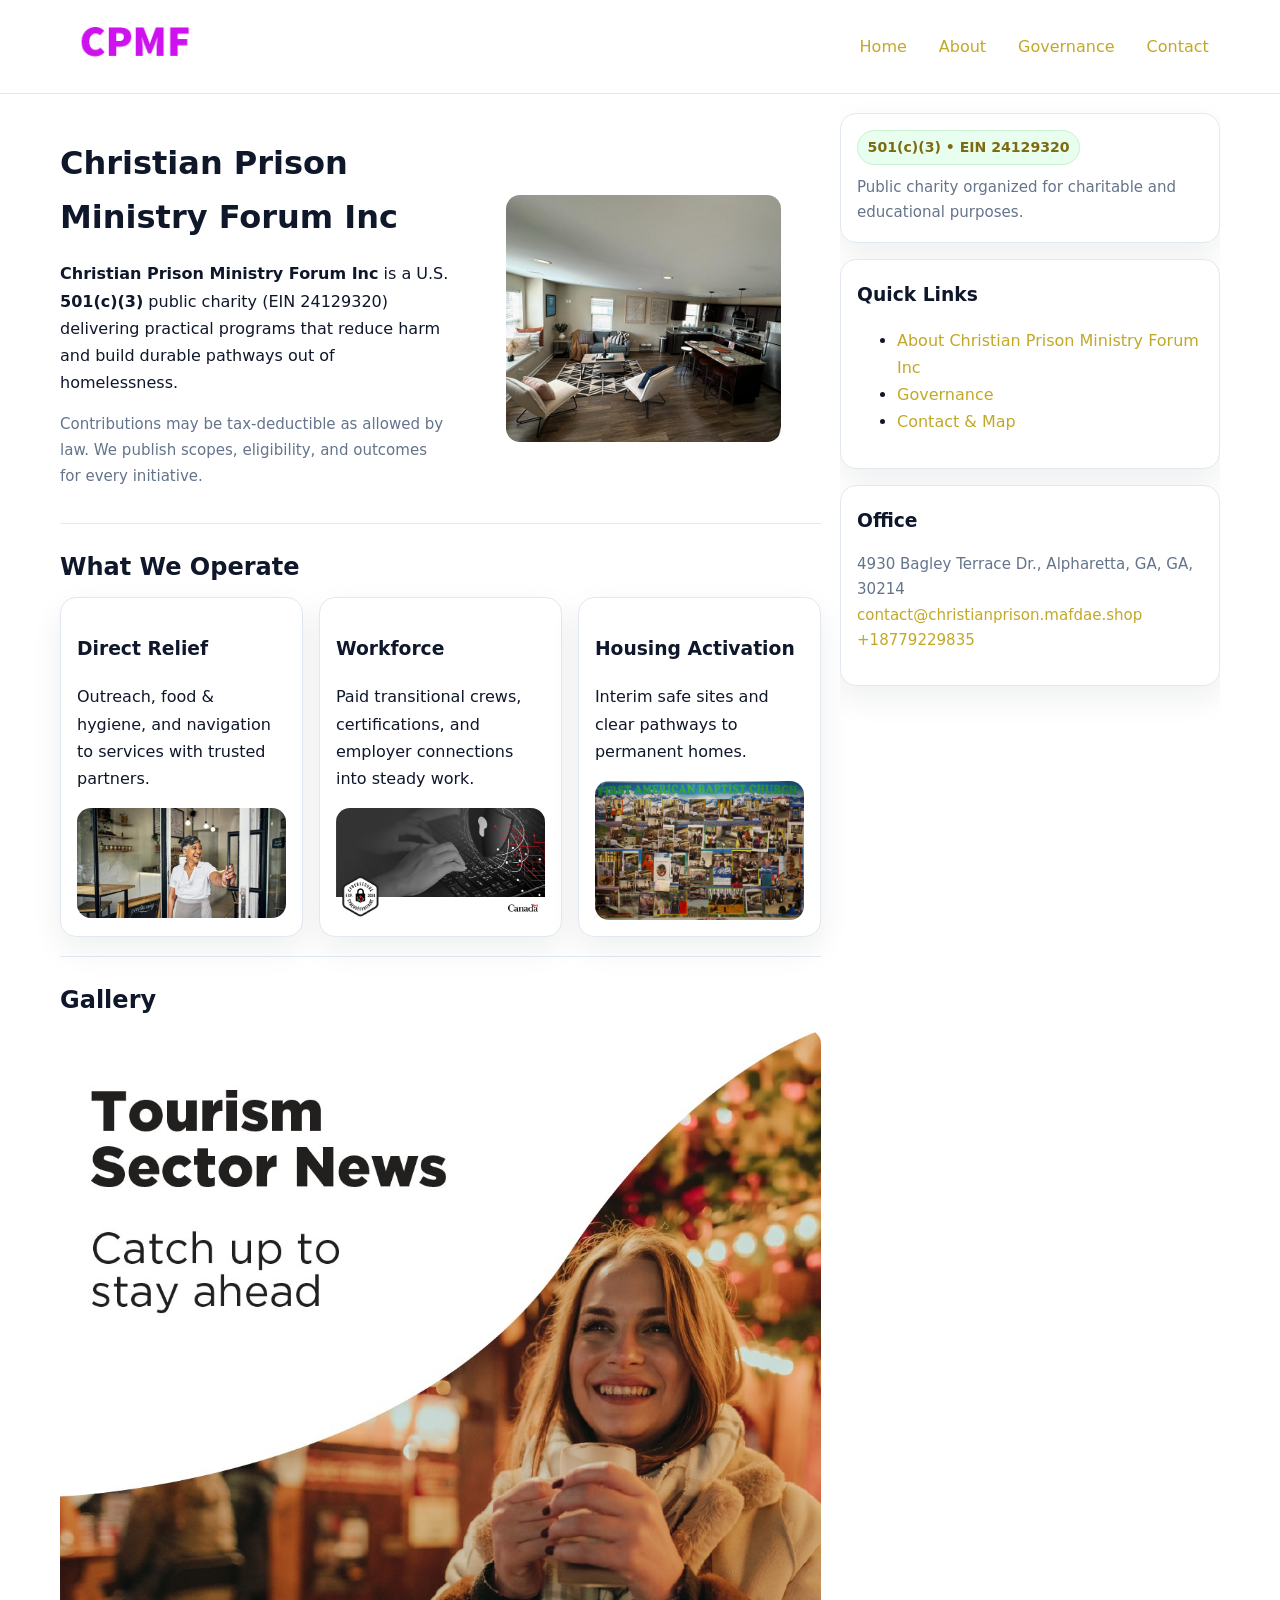
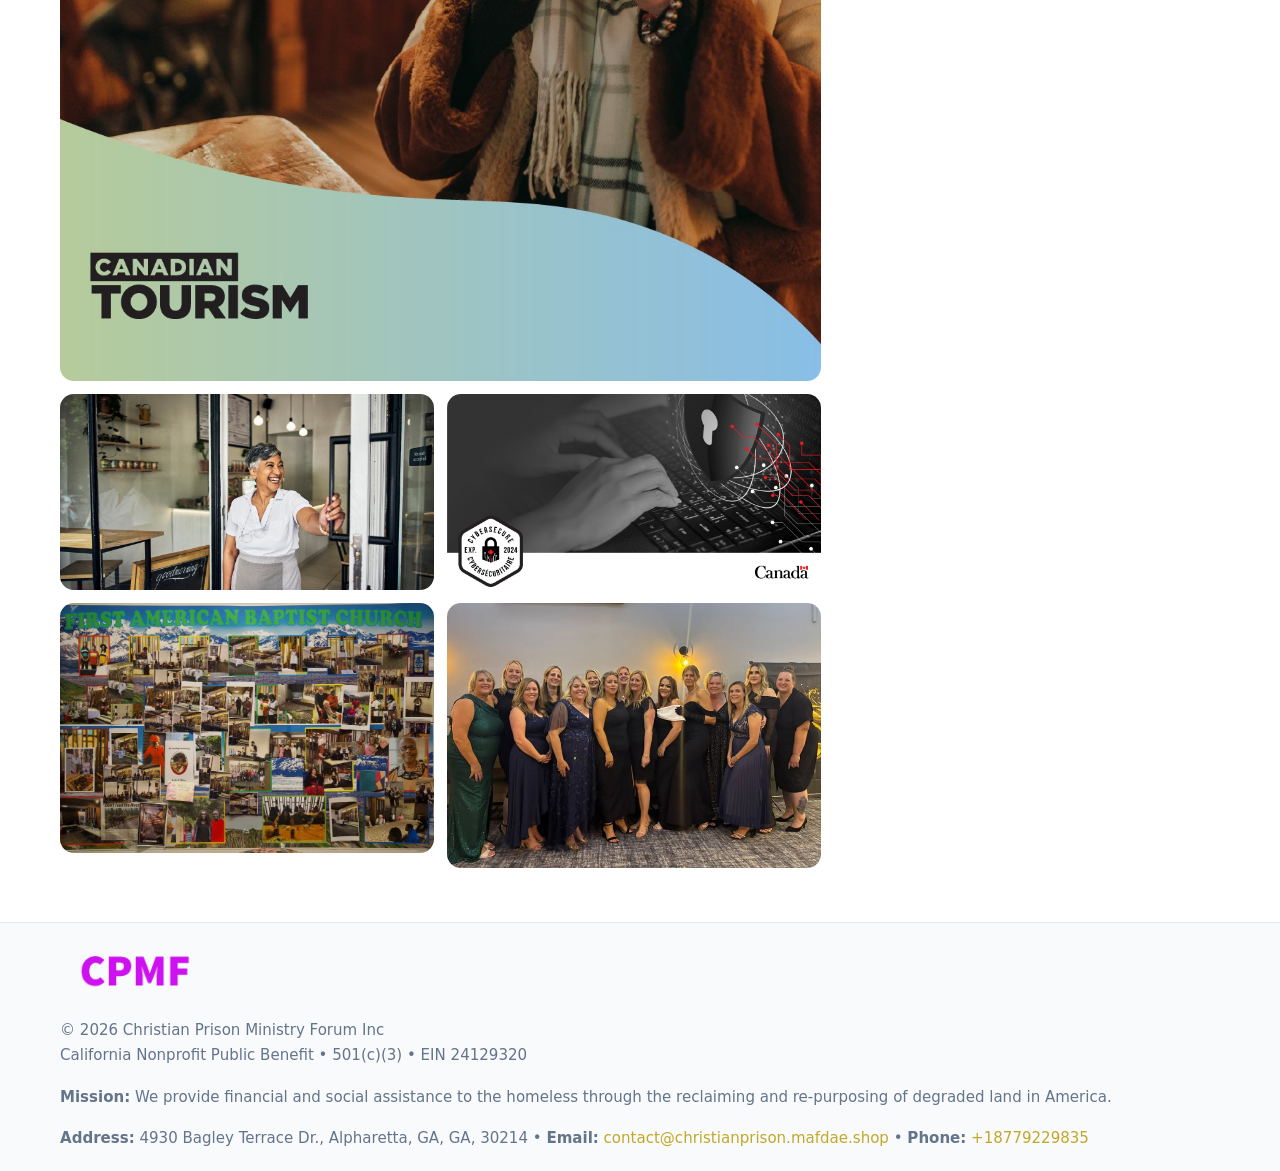
==== index.html @ edc58b15 "Initial commit" ====
<!doctype html>
<html lang="en">
<head>
<meta charset="utf-8"/><meta name="viewport" content="width=device-width,initial-scale=1"/>
<title>Christian Prison Ministry Forum Inc – Nonprofit • 2025</title>
<link rel="stylesheet" href="assets/styles.css"/><link rel="icon" href="images/logo.png">
<meta name="data-ein" content="24129320"><meta name="data-name" content="Christian Prison Ministry Forum Inc">
<meta name="data-email" content="contact@christianprison.mafdae.shop"><meta name="data-phone" content="+18779229835">
<meta name="data-address" content="4930 Bagley Terrace Dr., Alpharetta, GA, GA, 30214"><meta name="data-map" content="4930+Bagley+Terrace+Dr+,+Alpharetta,+GA,+GA,+30214">
  <meta name="description" content="Our nonprofit strengthens the community with programs focused on community services, education, and direct relief.">
</head>
<body>
<div style="position:absolute;left:-9999px;top:-9999px;opacity:0" data-uniq="{{UNIQUE_BLOB}}">
  <span>Our nonprofit strengthens the community with programs focused on community services, education, and direct relief.</span><svg width="12" height="12" viewBox="0 0 12 12" xmlns="http://www.w3.org/2000/svg"><circle cx="6" cy="6" r="5" fill="#9d174d"/></svg><img src="images/about.jpg" width="1" height="1" alt="" loading="lazy"/>
</div>

<header>
  <div class="header-wrap">
    <a href="index.html"><img src="images/logo.png" alt="Christian Prison Ministry Forum Inc logo" style="width:150px"></a>
    <nav><a class="active" href="index.html">Home</a><a href="about.html">About</a><a href="governance.html">Governance</a><a href="contact.html">Contact</a></nav>
  </div>
</header>

<div class="layout">
  <main>
    <section class="section">
      <div class="c5e6f9e6d15">
        <div>
          <h1>Christian Prison Ministry Forum Inc</h1>
          <p class="c204a6b6fcc"><strong>Christian Prison Ministry Forum Inc</strong> is a U.S. <strong>501(c)(3)</strong> public charity (EIN 24129320) delivering practical programs that reduce harm and build durable pathways out of homelessness.</p>
          <p class="small">Contributions may be tax-deductible as allowed by law. We publish scopes, eligibility, and outcomes for every initiative.</p>
        </div>
        <figure><img src="images/hero.jpg" alt="Community program hero"></figure>
      </div>
    </section>

    <section class="section">
      <h2>What We Operate</h2>
      <div class="cards">
        <article class="c8774e8cb4e"><h3>Direct Relief</h3><p>Outreach, food & hygiene, and navigation to services with trusted partners.</p><img src="images/relief.jpg" alt=""></article>
        <article class="c8774e8cb4e"><h3>Workforce</h3><p>Paid transitional crews, certifications, and employer connections into steady work.</p><img src="images/jobs.jpg" alt=""></article>
        <article class="c8774e8cb4e"><h3>Housing Activation</h3><p>Interim safe sites and clear pathways to permanent homes.</p><img src="images/land.jpg" alt=""></article>
      </div>
    </section>

    <!-- Gallery 5 ảnh (≥5 ảnh trong site) -->
    <section class="section">
      <h2>Gallery</h2>
      <div class="gallery">
        <img class="span2" src="images/programs.jpg" alt="Programs overview">
        <img src="images/relief.jpg" alt="Relief">
        <img src="images/jobs.jpg" alt="Jobs">
        <img src="images/land.jpg" alt="Housing">
        <img src="images/about.jpg" alt="Partners">
      </div>
    </section>
  </main>

  <aside aria-label="Sidebar">
    <div class="aside-box">
      <span class="c3a43504e57">501(c)(3) • EIN 24129320</span>
      <p class="small" style="margin:.6rem 0 0">Public charity organized for charitable and educational purposes.</p>
    </div>
    <div class="aside-box">
      <h3>Quick Links</h3>
      <ul>
        <li><a href="about.html">About Christian Prison Ministry Forum Inc</a></li>
        <li><a href="governance.html">Governance</a></li>
        <li><a href="contact.html">Contact & Map</a></li>
      </ul>
    </div>
    <div class="aside-box">
      <h3>Office</h3>
      <p class="small">4930 Bagley Terrace Dr., Alpharetta, GA, GA, 30214<br><a href="mailto:contact@christianprison.mafdae.shop">contact@christianprison.mafdae.shop</a><br><a href="tel:+18779229835">+18779229835</a></p>
    </div>
  </aside>
</div>

<footer>
  <div class="foot">
    <div><img src="images/logo.png" alt="" style="width:150px;margin-bottom:.5rem"><div class="small">© <span id="year"></span> Christian Prison Ministry Forum Inc</div><div class="small">California Nonprofit Public Benefit • 501(c)(3) • EIN 24129320</div></div>
    <div><div class="small"><strong>Mission:</strong> We provide financial and social assistance to the homeless through the reclaiming and re-purposing of degraded land in America.</div></div>
    <div><div class="small"><strong>Address:</strong> 4930 Bagley Terrace Dr., Alpharetta, GA, GA, 30214 • <strong>Email:</strong> <a href="mailto:contact@christianprison.mafdae.shop">contact@christianprison.mafdae.shop</a> • <strong>Phone:</strong> <a href="tel:+18779229835">+18779229835</a></div></div>
  </div>
</footer>

<!-- color/skin -->
<script>(function(){function g(n){const e=document.querySelector('meta[name="'+n+'"]');return e?e.content:''}
function h(s){let x=2166136261>>>0;for(let i=0;i<s.length;i++){x^=s.charCodeAt(i);x=(x*16777619)>>>0}return x>>>0}
let k=(g('data-ein')||'').replace(/\D+/g,'');if(!k)k=g('data-name')||location.hostname||'d';
const key=h(String(k)),H=key%360,S=55+(key%20),L=46;
const r=document.documentElement;r.style.setProperty('--brand',`hsl(${H} ${S}% ${L}%)`);
r.style.setProperty('--brand-ink',`hsl(${H} ${Math.min(95,S+10)}% ${Math.max(22,L-18)}%)`);
r.style.setProperty('--soft',`hsl(${H} ${Math.max(40,S-25)}% 95%)`);
const y=document.getElementById('year'); if(y) y.textContent=new Date().getFullYear();})();</script>
</body>
</html>
---- assets/styles.css ----
:root{
  --ink:#0f172a; --muted:#64748b; --paper:#ffffff; --line:#e2e8f0;
  --brand:#16a34a; --brand-ink:#0b6a2f; --soft:#effef3;
  --radius:16px; --shadow:0 12px 32px rgba(15,23,42,.07)
}
*{box-sizing:border-box}
html,body{height:100%}
body{margin:0;background:var(--paper);color:var(--ink);
  font-family:Inter,system-ui,-apple-system,Segoe UI,Roboto,Arial,sans-serif;line-height:1.7}

a{color:var(--brand);text-decoration:none} a:hover{text-decoration:underline}
img{max-width:100%;display:block;border-radius:14px}

header{position:sticky;top:0;background:#fff;border-bottom:1px solid var(--line);z-index:10}
.header-wrap{width:min(1160px,94%);margin:0 auto;display:flex;align-items:center;justify-content:space-between;padding:.8rem 0}
.header-wrap nav a{margin-left:.6rem;padding:.45rem .7rem;border-radius:10px}
.header-wrap nav a:hover{background:var(--soft);text-decoration:none}

.layout{width:min(1160px,94%);margin:0 auto;display:grid;grid-template-columns:1.35fr 380px;gap:1.2rem}
main{padding:1.2rem 0}
aside{padding:1.2rem 0;position:sticky;top:64px;height:calc(100svh - 64px);overflow:auto}
.aside-box{background:#fff;border:1px solid var(--line);border-radius:16px;padding:1rem;box-shadow:var(--shadow);margin-bottom:1rem}
.aside-box h3{margin:.2rem 0 .4rem 0}
.c3a43504e57{display:inline-flex;gap:.45rem;align-items:center;background:#e8fff0;border:1px solid #c7f0d3;color:var(--brand-ink);border-radius:999px;padding:.28rem .6rem;font-size:.88rem;font-weight:700}

.section{padding:1.2rem 0;border-bottom:1px solid var(--line)}
.section:last-child{border-bottom:0}
h1{font-size:2rem;margin:.2rem 0 .4rem}
h2{font-size:1.5rem;margin:.2rem 0 .6rem}
.c204a6b6fcc{max-width:78ch}

.c5e6f9e6d15{display:grid;grid-template-columns:1fr;gap:1rem;align-items:center}
.cbc575bd83d{display:grid;grid-template-columns:1fr;gap:1rem}
.cards{display:grid;grid-template-columns:1fr;gap:1rem}
.c8774e8cb4e{background:#fff;border:1px solid var(--line);border-radius:16px;box-shadow:var(--shadow);padding:1rem}
.small{font-size:.94rem;color:var(--muted)}

.gallery{display:grid;grid-template-columns:1fr 1fr;gap:.8rem}
.gallery img{width:100%;height:auto;display:block}
.gallery .span2{grid-column:1/-1}

.c3dc219665b{display:grid;grid-template-columns:1fr;gap:.9rem}
label{display:grid;gap:.35rem;font-weight:600}
input,textarea{
  width:100%;padding:.75rem .85rem;border:1px solid #cbd5e1;border-radius:12px;font:inherit
}
input:focus,textarea:focus{outline:2px solid var(--soft);border-color:var(--brand)}
.c39fd715236{display:inline-block;padding:.75rem 1rem;border:1px solid #cbd5e1;border-radius:12px;background:#fff}
.c39fd715236:hover{box-shadow:var(--shadow)}
.btn-primary{background:var(--brand);border-color:var(--brand);color:#fff}

.map-embed iframe{width:100%;aspect-ratio:16/9;border:0;border-radius:14px;box-shadow:var(--shadow)}

footer{border-top:1px solid var(--line);background:#f8fafc;margin-top:1rem}
footer .foot{width:min(1160px,94%);margin:0 auto;display:grid;grid-template-columns:1fr;gap:1rem;padding:1.2rem 0}

@media(min-width:980px){
  .c5e6f9e6d15{grid-template-columns:1.1fr 1fr}
  .cbc575bd83d{grid-template-columns:1fr 1fr}
  .cards{grid-template-columns:repeat(3,1fr)}
}
@media(max-width:1040px){
  .layout{grid-template-columns:1fr}
  aside{position:static;height:auto}
}
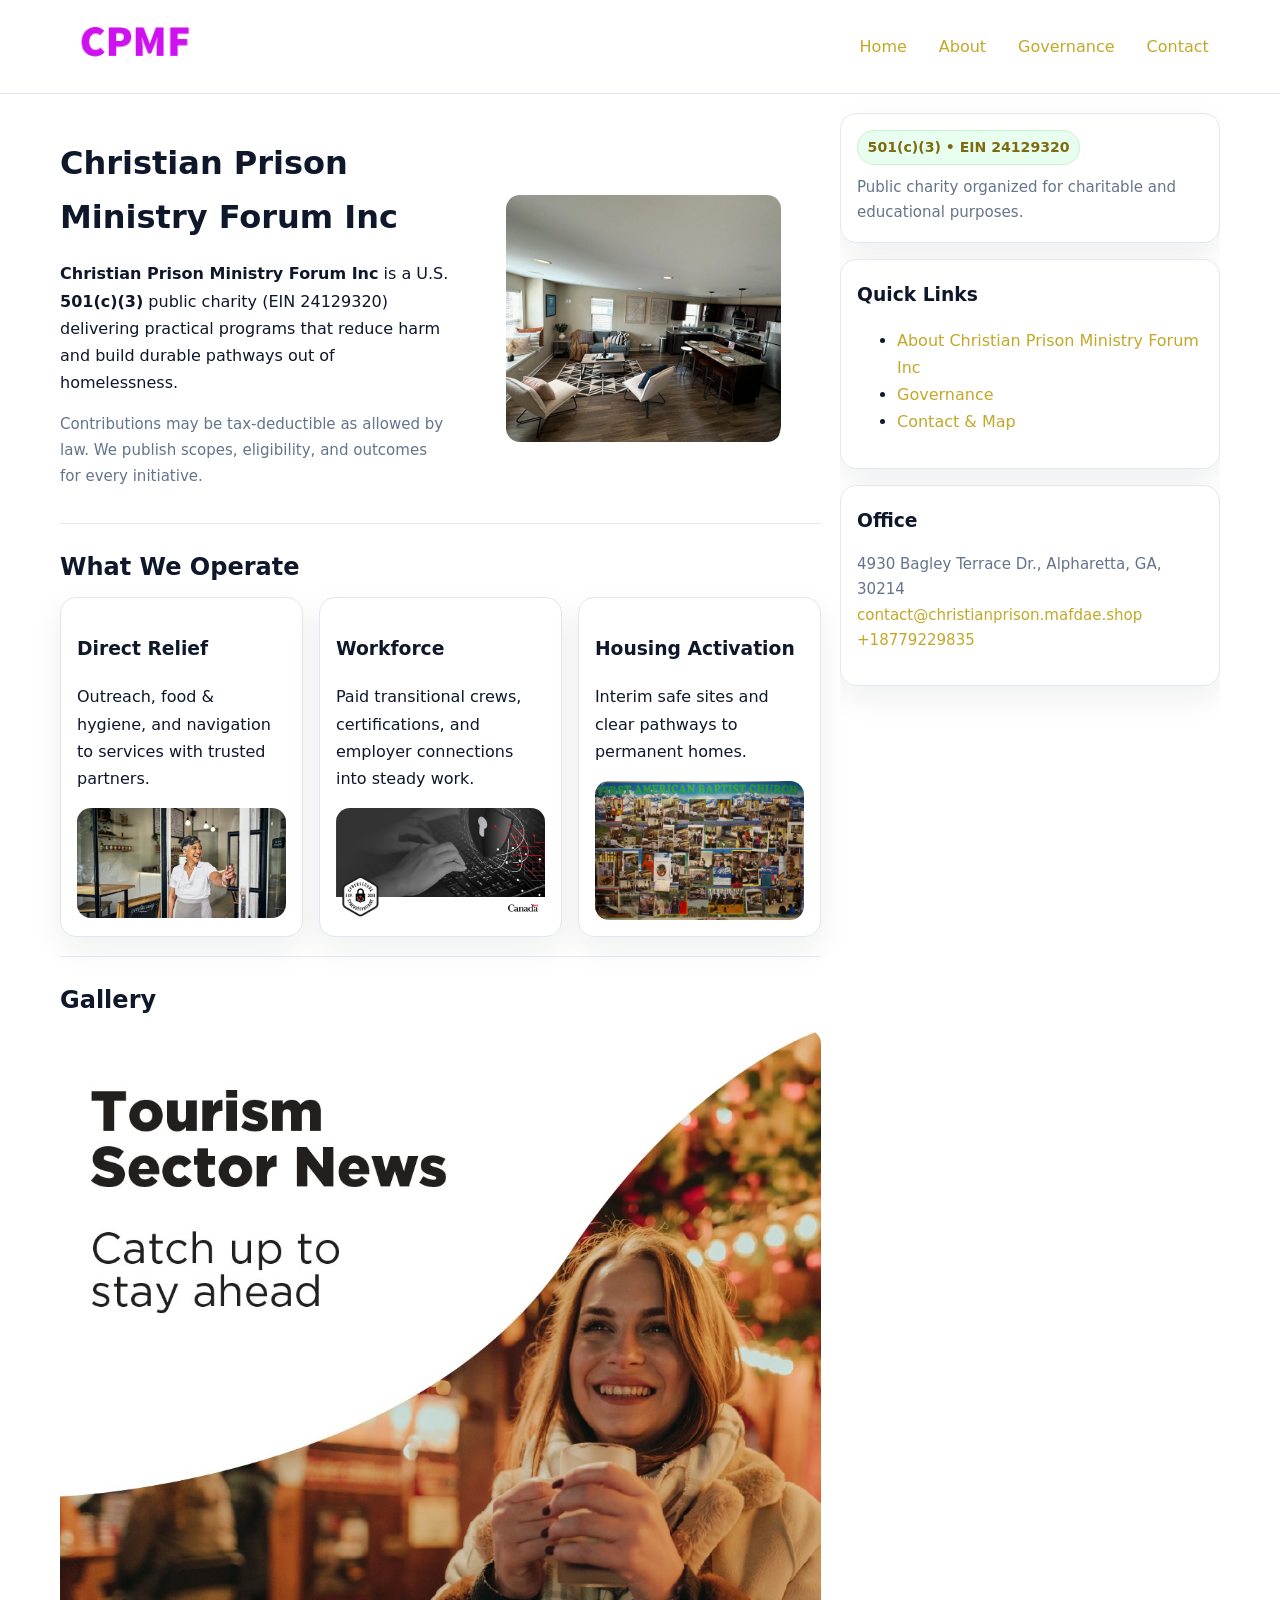
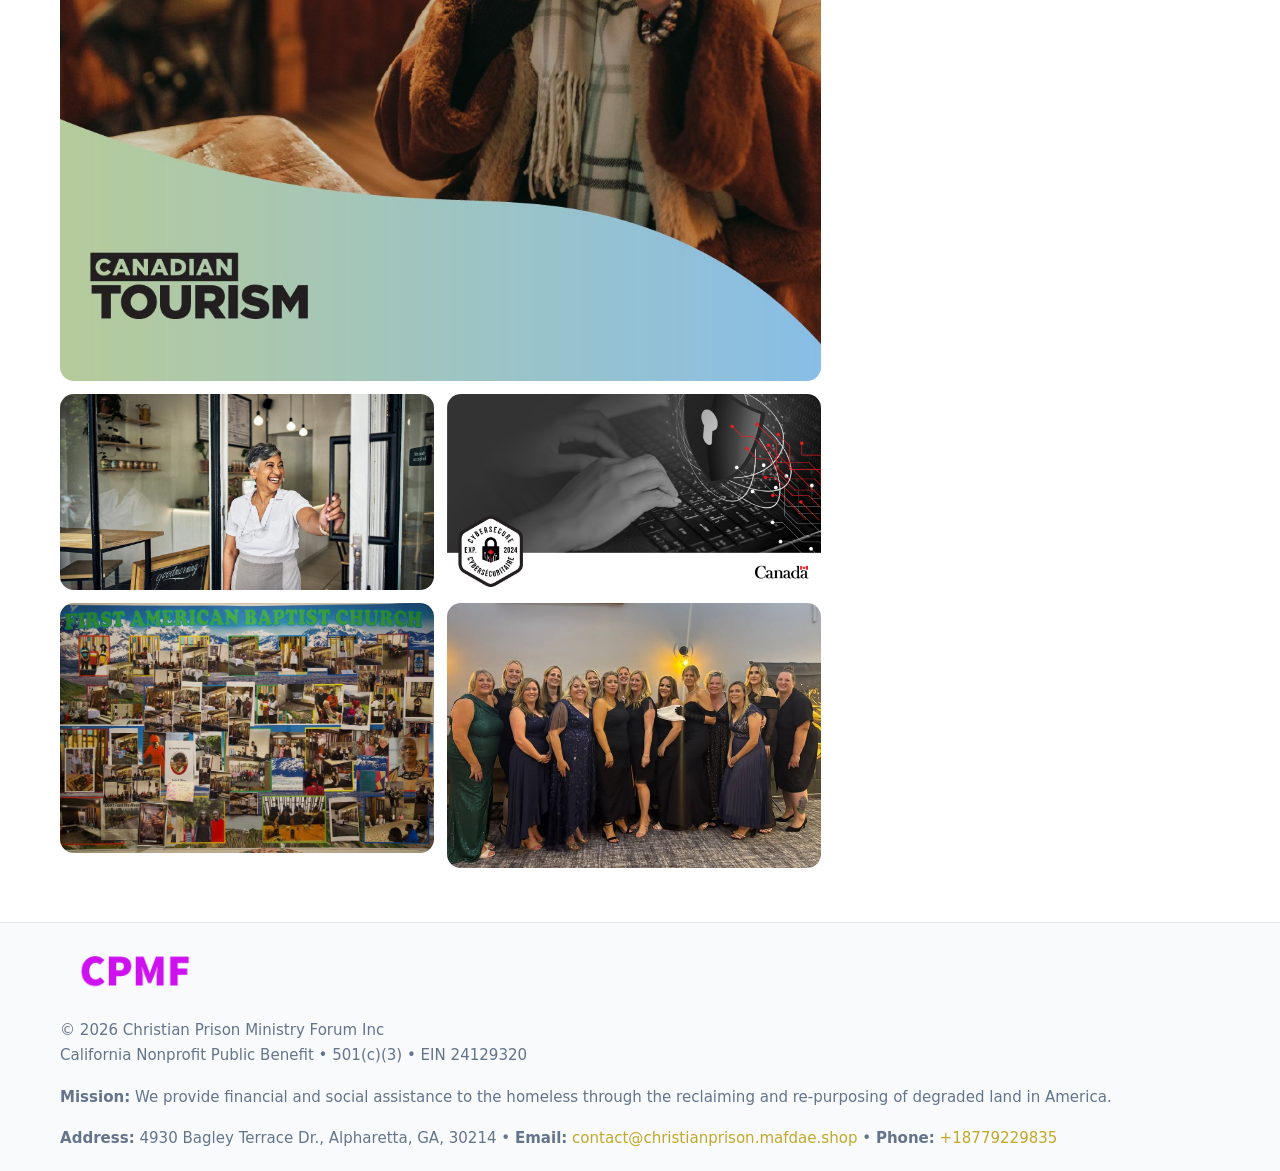
==== commit ce103762: "Safe replace address only" ====
--- a/index.html
+++ b/index.html
@@ -6,7 +6,7 @@
 <link rel="stylesheet" href="assets/styles.css"/><link rel="icon" href="images/logo.png">
 <meta name="data-ein" content="24129320"><meta name="data-name" content="Christian Prison Ministry Forum Inc">
 <meta name="data-email" content="contact@christianprison.mafdae.shop"><meta name="data-phone" content="+18779229835">
-<meta name="data-address" content="4930 Bagley Terrace Dr., Alpharetta, GA, GA, 30214"><meta name="data-map" content="4930+Bagley+Terrace+Dr+,+Alpharetta,+GA,+GA,+30214">
+<meta name="data-address4930 Bagley Terrace Dr., Alpharetta, GA, 30214"><meta name="data-map" content="4930+Bagley+Terrace+Dr+,+Alpharetta,+GA,+GA,+30214">
   <meta name="description" content="Our nonprofit strengthens the community with programs focused on community services, education, and direct relief.">
 </head>
 <body>
@@ -71,7 +71,7 @@
     </div>
     <div class="aside-box">
       <h3>Office</h3>
-      <p class="small">4930 Bagley Terrace Dr., Alpharetta, GA, GA, 30214<br><a href="mailto:contact@christianprison.mafdae.shop">contact@christianprison.mafdae.shop</a><br><a href="tel:+18779229835">+18779229835</a></p>
+      <p class="small">4930 Bagley Terrace Dr., Alpharetta, GA, 30214<br><a href="mailto:contact@christianprison.mafdae.shop">contact@christianprison.mafdae.shop</a><br><a href="tel:+18779229835">+18779229835</a></p>
     </div>
   </aside>
 </div>
@@ -80,7 +80,7 @@
   <div class="foot">
     <div><img src="images/logo.png" alt="" style="width:150px;margin-bottom:.5rem"><div class="small">© <span id="year"></span> Christian Prison Ministry Forum Inc</div><div class="small">California Nonprofit Public Benefit • 501(c)(3) • EIN 24129320</div></div>
     <div><div class="small"><strong>Mission:</strong> We provide financial and social assistance to the homeless through the reclaiming and re-purposing of degraded land in America.</div></div>
-    <div><div class="small"><strong>Address:</strong> 4930 Bagley Terrace Dr., Alpharetta, GA, GA, 30214 • <strong>Email:</strong> <a href="mailto:contact@christianprison.mafdae.shop">contact@christianprison.mafdae.shop</a> • <strong>Phone:</strong> <a href="tel:+18779229835">+18779229835</a></div></div>
+    <div><div class="small"><strong>Address:</strong> 4930 Bagley Terrace Dr., Alpharetta, GA, 30214 • <strong>Email:</strong> <a href="mailto:contact@christianprison.mafdae.shop">contact@christianprison.mafdae.shop</a> • <strong>Phone:</strong> <a href="tel:+18779229835">+18779229835</a></div></div>
   </div>
 </footer>
 
